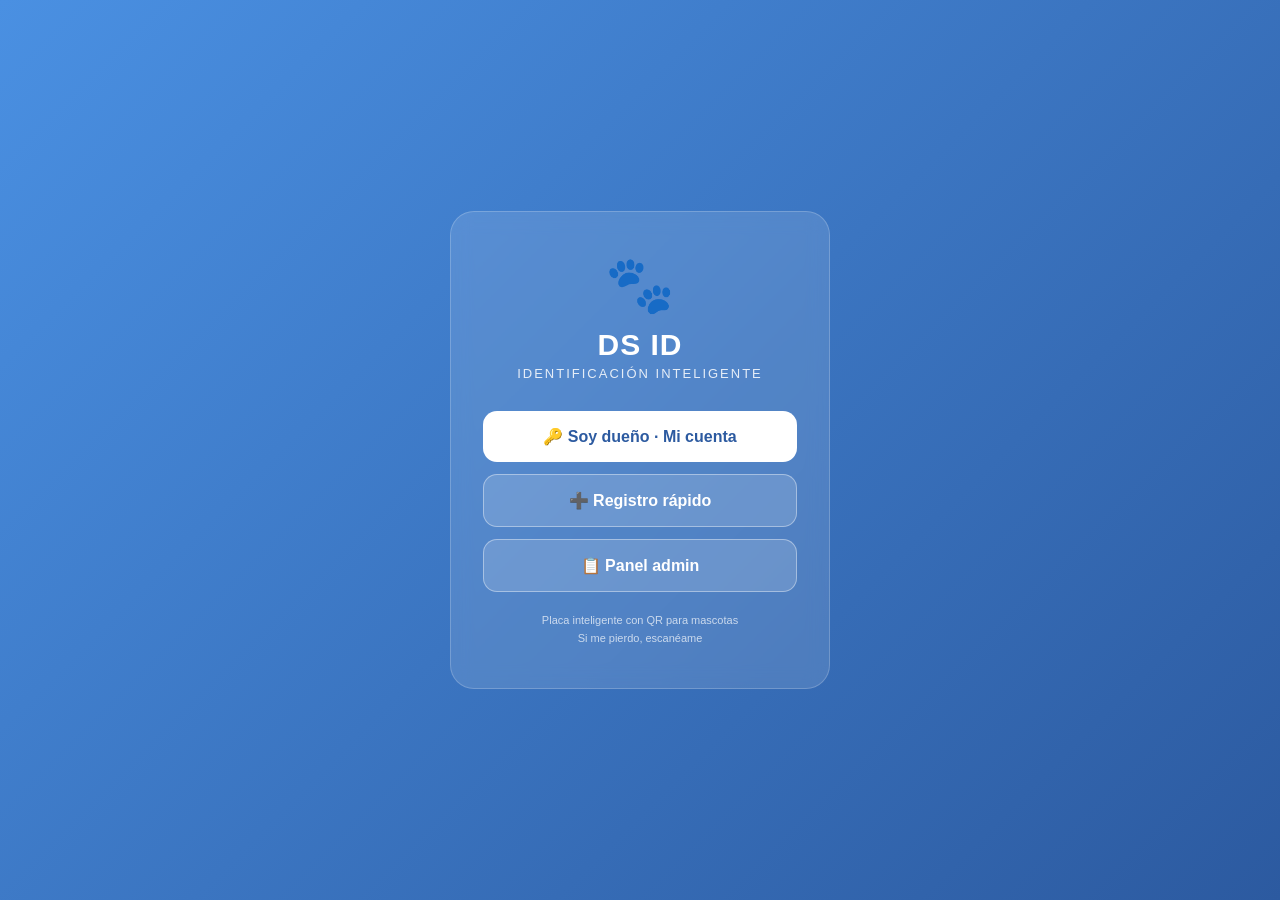
==== index.html @ 05a3900e "Add files via upload" ====
<!DOCTYPE html>
<html lang="es">
<head>
<meta charset="UTF-8">
<meta name="viewport" content="width=device-width, initial-scale=1.0">
<title>DS ID — Identificación Inteligente</title>
<style>
  *{ margin:0; padding:0; box-sizing:border-box; font-family:-apple-system,BlinkMacSystemFont,"Segoe UI",Roboto,sans-serif; }
  body{ background:linear-gradient(135deg,#4a90e2,#2c5aa0); color:#fff; min-height:100vh; display:flex; align-items:center; justify-content:center; padding:20px; }
  .box{ background:rgba(255,255,255,.12); backdrop-filter:blur(10px); border:1px solid rgba(255,255,255,.2); border-radius:24px; padding:40px 32px; max-width:380px; width:100%; text-align:center; }
  .logo{ font-size:56px; margin-bottom:10px; }
  h1{ font-size:30px; font-weight:800; letter-spacing:1px; margin-bottom:4px; }
  .tag{ font-size:13px; opacity:.85; letter-spacing:2px; text-transform:uppercase; margin-bottom:30px; }
  .btn{ display:flex; align-items:center; justify-content:center; gap:10px; width:100%; padding:16px; border-radius:14px; font-size:16px; font-weight:600; text-decoration:none; margin-bottom:12px; transition:transform .15s, background .2s; }
  .btn-1{ background:#fff; color:#2c5aa0; }
  .btn-1:hover{ transform:translateY(-2px); }
  .btn-2{ background:rgba(255,255,255,.15); color:#fff; border:1.5px solid rgba(255,255,255,.4); }
  .btn-2:hover{ background:rgba(255,255,255,.25); transform:translateY(-2px); }
  .foot{ font-size:11px; opacity:.7; margin-top:20px; line-height:1.6; }
</style>
</head>
<body>
  <div class="box">
    <div class="logo">🐾</div>
    <h1>DS ID</h1>
    <div class="tag">Identificación Inteligente</div>
    <a href="mismascotas.html" class="btn btn-1">🔑 Soy dueño · Mi cuenta</a>
    <a href="registrar.html" class="btn btn-2">➕ Registro rápido</a>
    <a href="admin.html" class="btn btn-2">📋 Panel admin</a>
    <div class="foot">Placa inteligente con QR para mascotas<br>Si me pierdo, escanéame</div>
  </div>
</body>
</html>
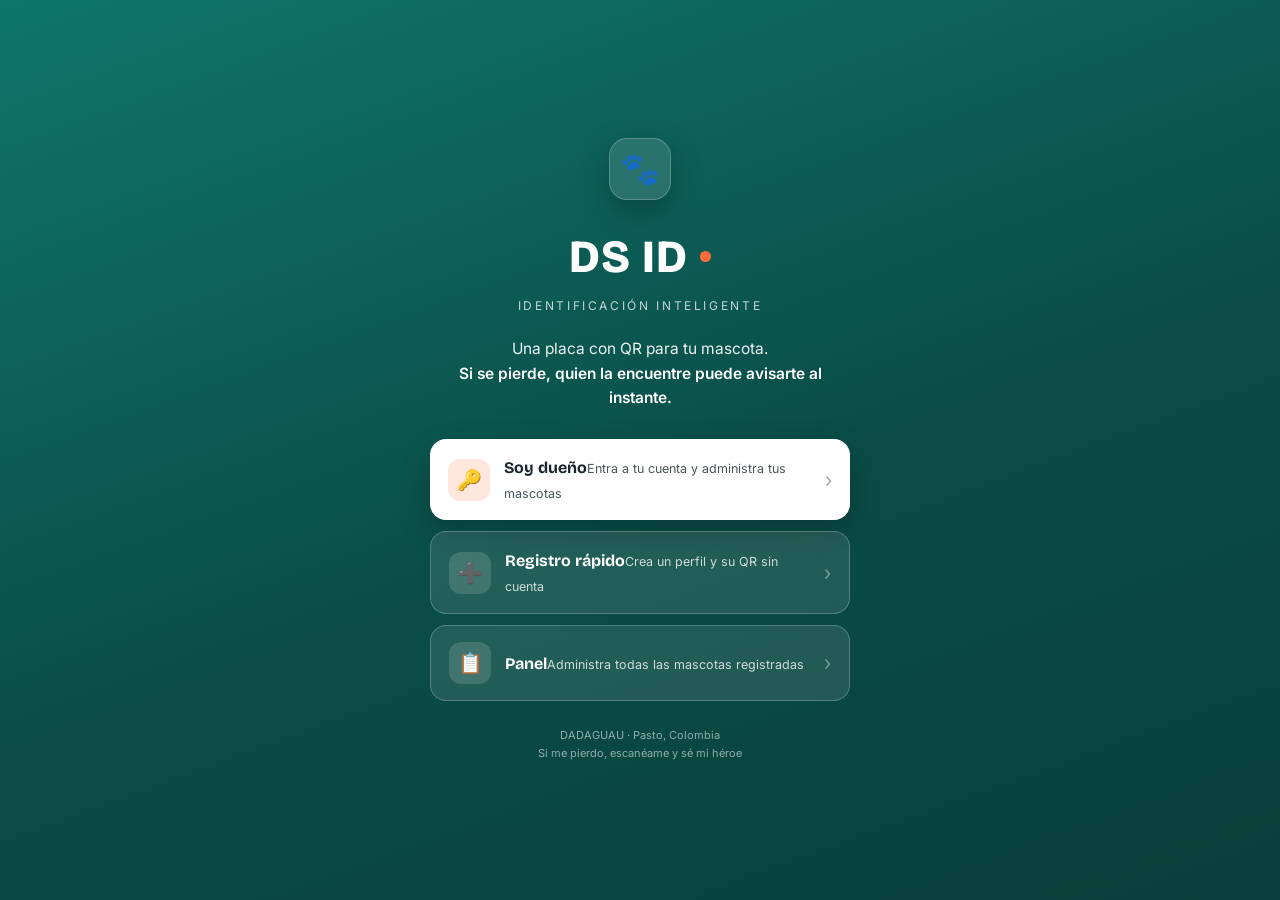
==== commit d349c5af: "Add files via upload" ====
--- a/index.html
+++ b/index.html
@@ -3,31 +3,71 @@
 <head>
 <meta charset="UTF-8">
 <meta name="viewport" content="width=device-width, initial-scale=1.0">
-<title>DS ID — Identificación Inteligente</title>
+<title>DS ID — Identificación Inteligente de mascotas</title>
+<link rel="icon" href="data:image/svg+xml,%3Csvg%20xmlns%3D%27http%3A//www.w3.org/2000/svg%27%20viewBox%3D%270%200%2032%2032%27%3E%3Crect%20width%3D%2732%27%20height%3D%2732%27%20rx%3D%278%27%20fill%3D%27%230F756B%27/%3E%3Cg%20fill%3D%27%23ffffff%27%3E%3Cellipse%20cx%3D%2716%27%20cy%3D%2720%27%20rx%3D%276%27%20ry%3D%275%27/%3E%3Ccircle%20cx%3D%279%27%20cy%3D%2713%27%20r%3D%272.4%27/%3E%3Ccircle%20cx%3D%2714%27%20cy%3D%2710%27%20r%3D%272.4%27/%3E%3Ccircle%20cx%3D%2719%27%20cy%3D%2710%27%20r%3D%272.4%27/%3E%3Ccircle%20cx%3D%2723%27%20cy%3D%2713%27%20r%3D%272.4%27/%3E%3C/g%3E%3C/svg%3E">
+<meta name="theme-color" content="#0F756B">
+<meta property="og:title" content="DS ID — Identificación inteligente de mascotas">
+<meta property="og:description" content="Placa con QR. Si tu mascota se pierde, quien la encuentre puede contactarte al instante.">
+<meta property="og:type" content="website">
+<link rel="stylesheet" href="estilos.css">
 <style>
-  *{ margin:0; padding:0; box-sizing:border-box; font-family:-apple-system,BlinkMacSystemFont,"Segoe UI",Roboto,sans-serif; }
-  body{ background:linear-gradient(135deg,#4a90e2,#2c5aa0); color:#fff; min-height:100vh; display:flex; align-items:center; justify-content:center; padding:20px; }
-  .box{ background:rgba(255,255,255,.12); backdrop-filter:blur(10px); border:1px solid rgba(255,255,255,.2); border-radius:24px; padding:40px 32px; max-width:380px; width:100%; text-align:center; }
-  .logo{ font-size:56px; margin-bottom:10px; }
-  h1{ font-size:30px; font-weight:800; letter-spacing:1px; margin-bottom:4px; }
-  .tag{ font-size:13px; opacity:.85; letter-spacing:2px; text-transform:uppercase; margin-bottom:30px; }
-  .btn{ display:flex; align-items:center; justify-content:center; gap:10px; width:100%; padding:16px; border-radius:14px; font-size:16px; font-weight:600; text-decoration:none; margin-bottom:12px; transition:transform .15s, background .2s; }
-  .btn-1{ background:#fff; color:#2c5aa0; }
-  .btn-1:hover{ transform:translateY(-2px); }
-  .btn-2{ background:rgba(255,255,255,.15); color:#fff; border:1.5px solid rgba(255,255,255,.4); }
-  .btn-2:hover{ background:rgba(255,255,255,.25); transform:translateY(-2px); }
-  .foot{ font-size:11px; opacity:.7; margin-top:20px; line-height:1.6; }
+  body{ display:flex; align-items:center; justify-content:center; min-height:100vh;
+    background:linear-gradient(160deg, #0F756B 0%, #0A4D47 55%, #093f3a 100%); padding:24px; }
+  .hero{ max-width:420px; width:100%; }
+  .crest{ width:62px; height:62px; border-radius:18px; background:rgba(255,255,255,.12);
+    border:1px solid rgba(255,255,255,.22); display:flex; align-items:center; justify-content:center;
+    font-size:32px; margin:0 auto 22px; box-shadow:0 10px 30px rgba(0,0,0,.25); }
+  .wordmark{ text-align:center; color:#fff; }
+  .wordmark .big{ font-family:var(--font-display); font-size:46px; font-weight:800; letter-spacing:.02em;
+    display:inline-flex; align-items:center; gap:12px; }
+  .wordmark .big .dot{ width:11px; height:11px; border-radius:50%; background:var(--brand); }
+  .wordmark .tag{ font-size:12px; letter-spacing:.22em; text-transform:uppercase; color:rgba(255,255,255,.75); margin-top:6px; }
+  .pitch{ text-align:center; color:rgba(255,255,255,.92); font-size:15.5px; line-height:1.6; margin:22px 0 28px; }
+  .pitch b{ color:#fff; font-weight:600; }
+  .menu{ display:flex; flex-direction:column; gap:11px; }
+  .menu a{ display:flex; align-items:center; gap:14px; padding:16px 18px; border-radius:16px;
+    text-decoration:none; transition:transform .14s ease, background .2s; }
+  .menu a:hover{ transform:translateY(-2px); }
+  .m-primary{ background:#fff; color:var(--ink); box-shadow:0 12px 30px rgba(0,0,0,.22); }
+  .m-ghost{ background:rgba(255,255,255,.10); color:#fff; border:1px solid rgba(255,255,255,.22); }
+  .m-ghost:hover{ background:rgba(255,255,255,.16); }
+  .m-ic{ width:42px; height:42px; border-radius:12px; display:flex; align-items:center; justify-content:center;
+    font-size:20px; flex-shrink:0; }
+  .m-primary .m-ic{ background:var(--brand-tint); }
+  .m-ghost .m-ic{ background:rgba(255,255,255,.14); }
+  .m-tx{ flex:1; }
+  .m-t{ font-family:var(--font-display); font-weight:700; font-size:16px; }
+  .m-d{ font-size:12.5px; opacity:.78; margin-top:1px; }
+  .m-arrow{ opacity:.4; font-size:20px; }
+  .home-foot{ text-align:center; color:rgba(255,255,255,.55); font-size:11px; margin-top:26px; line-height:1.6; }
 </style>
 </head>
 <body>
-  <div class="box">
-    <div class="logo">🐾</div>
-    <h1>DS ID</h1>
-    <div class="tag">Identificación Inteligente</div>
-    <a href="mismascotas.html" class="btn btn-1">🔑 Soy dueño · Mi cuenta</a>
-    <a href="registrar.html" class="btn btn-2">➕ Registro rápido</a>
-    <a href="admin.html" class="btn btn-2">📋 Panel admin</a>
-    <div class="foot">Placa inteligente con QR para mascotas<br>Si me pierdo, escanéame</div>
+  <div class="hero">
+    <div class="crest">🐾</div>
+    <div class="wordmark">
+      <div class="big">DS ID <span class="dot"></span></div>
+      <div class="tag">Identificación Inteligente</div>
+    </div>
+    <p class="pitch">Una placa con QR para tu mascota.<br><b>Si se pierde, quien la encuentre puede avisarte al instante.</b></p>
+    <nav class="menu">
+      <a href="mismascotas.html" class="m-primary">
+        <span class="m-ic">🔑</span>
+        <span class="m-tx"><span class="m-t">Soy dueño</span><span class="m-d">Entra a tu cuenta y administra tus mascotas</span></span>
+        <span class="m-arrow">›</span>
+      </a>
+      <a href="registrar.html" class="m-ghost">
+        <span class="m-ic">➕</span>
+        <span class="m-tx"><span class="m-t">Registro rápido</span><span class="m-d">Crea un perfil y su QR sin cuenta</span></span>
+        <span class="m-arrow">›</span>
+      </a>
+      <a href="admin.html" class="m-ghost">
+        <span class="m-ic">📋</span>
+        <span class="m-tx"><span class="m-t">Panel</span><span class="m-d">Administra todas las mascotas registradas</span></span>
+        <span class="m-arrow">›</span>
+      </a>
+    </nav>
+    <div class="home-foot">DADAGUAU · Pasto, Colombia<br>Si me pierdo, escanéame y sé mi héroe</div>
   </div>
 </body>
 </html>
--- a/estilos.css
+++ b/estilos.css
@@ -0,0 +1,308 @@
+@import url('https://fonts.googleapis.com/css2?family=Bricolage+Grotesque:opsz,wght@12..96,600;12..96,700;12..96,800&family=Inter:wght@400;500;600;700&display=swap');
+
+/* ============================================================
+   DS ID — Sistema de diseño
+   Paleta: teal profundo (confianza) + coral héroe (acción) + papel cálido
+   Tipografía: Bricolage Grotesque (títulos) + Inter (texto)
+   ============================================================ */
+:root{
+  --paper:#F4F2EC;
+  --cloud:#FFFFFF;
+  --ink:#17262C;
+  --ink-soft:#33474F;
+  --muted:#6B7B83;
+  --line:#E6E1D6;
+  --line-soft:#EFEBE2;
+
+  --brand:#FF6A3D;        /* coral héroe — acciones, alerta de pérdida */
+  --brand-ink:#D8501F;
+  --brand-tint:#FFE7DE;
+
+  --teal:#0F756B;         /* teal — estructura, confianza, "en casa" */
+  --teal-deep:#0A4D47;
+  --teal-tint:#D7ECE7;
+
+  --warn:#9A6212;
+  --warn-tint:#FBEFD7;
+  --danger:#C23B33;
+  --danger-tint:#FBE3E0;
+
+  --r-xs:8px; --r-sm:12px; --r:16px; --r-lg:22px; --r-pill:999px;
+  --shadow-sm:0 1px 2px rgba(20,40,45,.06), 0 1px 3px rgba(20,40,45,.05);
+  --shadow:0 4px 16px rgba(20,40,45,.08), 0 1px 4px rgba(20,40,45,.05);
+  --shadow-lg:0 18px 50px rgba(15,40,45,.16), 0 6px 18px rgba(15,40,45,.10);
+
+  --font-display:'Bricolage Grotesque', 'Inter', -apple-system, BlinkMacSystemFont, sans-serif;
+  --font:'Inter', -apple-system, BlinkMacSystemFont, 'Segoe UI', Roboto, sans-serif;
+  --mono:'JetBrains Mono', ui-monospace, SFMono-Regular, Menlo, monospace;
+}
+
+*{ margin:0; padding:0; box-sizing:border-box; }
+html{ -webkit-text-size-adjust:100%; }
+body{
+  font-family:var(--font);
+  background:var(--paper);
+  color:var(--ink);
+  line-height:1.5;
+  -webkit-font-smoothing:antialiased;
+  padding:18px;
+  min-height:100vh;
+}
+
+/* ---------- Tipografía ---------- */
+h1,h2,h3{ font-family:var(--font-display); font-weight:700; letter-spacing:-.02em; line-height:1.12; color:var(--ink); }
+.eyebrow{ font-size:11px; font-weight:700; letter-spacing:.14em; text-transform:uppercase; color:var(--teal); }
+.muted{ color:var(--muted); }
+
+/* ---------- Contenedores ---------- */
+.wrap{ max-width:540px; margin:0 auto; }
+.wrap-wide{ max-width:820px; margin:0 auto; }
+.card{
+  background:var(--cloud);
+  border-radius:var(--r-lg);
+  box-shadow:var(--shadow);
+  overflow:hidden;
+  border:1px solid var(--line-soft);
+}
+
+/* ---------- Cabecera (chrome) ---------- */
+.head{
+  background:linear-gradient(145deg, var(--teal) 0%, var(--teal-deep) 100%);
+  color:#fff; padding:22px 24px; position:relative;
+}
+.head::after{ content:""; position:absolute; left:0; right:0; bottom:0; height:3px;
+  background:linear-gradient(90deg, var(--brand), #FFAE80); }
+.head h1{ color:#fff; font-size:21px; display:flex; align-items:center; gap:9px; }
+.head p{ font-size:13px; color:rgba(255,255,255,.82); margin-top:4px; }
+.brandmark{ display:inline-flex; align-items:center; gap:8px; font-family:var(--font-display); font-weight:800; letter-spacing:-.01em; }
+.brandmark .dot{ width:9px; height:9px; border-radius:50%; background:var(--brand); display:inline-block; }
+.head-bar{ display:flex; justify-content:space-between; align-items:center; gap:12px; flex-wrap:wrap; }
+.head .who{ font-size:12px; color:rgba(255,255,255,.85); text-align:right; }
+.head .who a{ color:#fff; cursor:pointer; display:inline-block; margin-top:2px; opacity:.9; border-bottom:1px solid rgba(255,255,255,.4); }
+.head .who a:hover{ opacity:1; }
+
+.body{ padding:24px; }
+
+/* ---------- Botones ---------- */
+.btn{
+  display:inline-flex; align-items:center; justify-content:center; gap:9px;
+  width:100%; padding:14px 18px; border:none; border-radius:var(--r-sm);
+  font-family:var(--font); font-size:15px; font-weight:600; cursor:pointer;
+  background:var(--brand); color:#fff; transition:transform .12s ease, box-shadow .2s ease, background .2s ease;
+  box-shadow:0 6px 16px rgba(255,106,61,.28);
+}
+.btn:hover{ background:var(--brand-ink); transform:translateY(-1px); box-shadow:0 10px 22px rgba(255,106,61,.32); }
+.btn:active{ transform:translateY(0); }
+.btn:disabled{ opacity:.6; cursor:not-allowed; transform:none; box-shadow:none; }
+.btn-ghost{ background:var(--cloud); color:var(--ink); border:1.5px solid var(--line); box-shadow:none; }
+.btn-ghost:hover{ background:#FAF9F6; border-color:#D8D2C6; color:var(--ink); box-shadow:none; }
+.btn-teal{ background:var(--teal); box-shadow:0 6px 16px rgba(15,117,107,.22); }
+.btn-teal:hover{ background:var(--teal-deep); box-shadow:0 10px 22px rgba(15,117,107,.26); }
+.btn-danger{ background:var(--cloud); color:var(--danger); border:1.5px solid #E6C4C0; box-shadow:none; }
+.btn-danger:hover{ background:var(--danger-tint); border-color:#E0AAA4; color:var(--danger); box-shadow:none; }
+.btn-wa{ background:#21a55a; box-shadow:0 6px 16px rgba(33,165,90,.26); }
+.btn-wa:hover{ background:#1c9450; box-shadow:0 10px 22px rgba(33,165,90,.3); }
+.btn + .btn, .btn + .btn-ghost, .btn-ghost + .btn-ghost, .btn + .btn-danger{ margin-top:10px; }
+.btn-row{ display:grid; grid-template-columns:1fr 1fr; gap:10px; }
+.btn-row .btn{ margin-top:0; }
+
+/* ---------- Formularios ---------- */
+label{ display:block; font-size:13px; font-weight:600; color:var(--ink-soft); margin-bottom:6px; }
+input,select,textarea{
+  width:100%; padding:12px 13px; border:1.5px solid var(--line); border-radius:var(--r-xs);
+  font-family:var(--font); font-size:14.5px; color:var(--ink); background:var(--cloud);
+  margin-bottom:14px; transition:border-color .15s ease, box-shadow .15s ease;
+}
+input::placeholder,textarea::placeholder{ color:#A7AEA8; }
+input:focus,select:focus,textarea:focus{ outline:none; border-color:var(--teal); box-shadow:0 0 0 3px rgba(15,117,107,.14); }
+textarea{ resize:vertical; min-height:56px; }
+.row{ display:grid; grid-template-columns:1fr 1fr; gap:12px; }
+.hint{ font-size:11.5px; color:var(--muted); margin-top:-10px; margin-bottom:14px; }
+.req{ color:var(--brand); }
+.group-title{ font-family:var(--font-display); font-size:13px; font-weight:700; letter-spacing:.02em; color:var(--teal-deep); margin:22px 0 12px; padding-bottom:8px; border-bottom:1.5px solid var(--line-soft); display:flex; align-items:center; gap:7px; }
+
+/* ---------- Toggle / switch ---------- */
+.toggle-wrap{ display:flex; align-items:center; justify-content:space-between; gap:12px; padding:14px 15px; background:var(--brand-tint); border:1px solid #FAD2C5; border-radius:var(--r-sm); margin-bottom:14px; }
+.toggle-wrap .t-title{ font-weight:600; font-size:14px; color:var(--brand-ink); }
+.toggle-wrap .t-sub{ font-size:12px; color:#B5663F; }
+.switch{ position:relative; width:48px; height:27px; flex-shrink:0; }
+.switch input{ opacity:0; width:0; height:0; }
+.slider{ position:absolute; inset:0; background:#D2CCC0; border-radius:var(--r-pill); cursor:pointer; transition:.2s; }
+.slider:before{ content:""; position:absolute; width:21px; height:21px; left:3px; bottom:3px; background:#fff; border-radius:50%; transition:.2s; box-shadow:0 1px 3px rgba(0,0,0,.2); }
+input:checked + .slider{ background:var(--brand); }
+input:checked + .slider:before{ transform:translateX(21px); }
+
+/* ---------- Badges / pills ---------- */
+.badge{ display:inline-flex; align-items:center; gap:6px; padding:4px 11px; border-radius:var(--r-pill); font-size:11px; font-weight:700; letter-spacing:.03em; text-transform:uppercase; }
+.badge-teal{ background:var(--teal-tint); color:var(--teal-deep); }
+.badge-light{ background:rgba(255,255,255,.22); color:#fff; }
+.pill{ display:inline-flex; align-items:center; gap:5px; padding:4px 11px; border-radius:var(--r-pill); font-size:11.5px; font-weight:600; }
+.pill-ok{ background:var(--teal-tint); color:var(--teal-deep); }
+.pill-w{ background:var(--warn-tint); color:var(--warn); }
+.pill-danger{ background:var(--danger-tint); color:var(--danger); }
+
+/* ---------- Mensajes inline ---------- */
+.msg{ padding:12px 14px; border-radius:var(--r-xs); font-size:13px; margin-bottom:14px; line-height:1.45; }
+.msg-err{ background:var(--danger-tint); color:#8E2A23; }
+.msg-ok{ background:var(--teal-tint); color:var(--teal-deep); }
+.warn{ background:var(--warn-tint); border:1px solid #F0DCAE; color:var(--warn); padding:13px 15px; border-radius:var(--r-sm); font-size:13px; line-height:1.5; }
+
+/* ---------- Cargando ---------- */
+.loader{ text-align:center; padding:64px 22px; color:var(--muted); }
+.sp{ width:34px; height:34px; border:3px solid var(--line); border-top-color:var(--teal); border-radius:50%; animation:dsspin .7s linear infinite; margin:0 auto 14px; }
+.spinner-inline{ display:inline-block; width:15px; height:15px; border:2px solid rgba(255,255,255,.45); border-top-color:#fff; border-radius:50%; animation:dsspin .7s linear infinite; vertical-align:-2px; }
+@keyframes dsspin{ to{ transform:rotate(360deg); } }
+.empty{ text-align:center; padding:56px 24px; color:var(--muted); }
+.empty .emo{ font-size:50px; margin-bottom:12px; }
+
+/* ============================================================
+   PERFIL PÚBLICO (la página que se escanea) — aspecto premium
+   ============================================================ */
+.profile-head{ background:linear-gradient(160deg, var(--teal) 0%, var(--teal-deep) 92%); color:#fff; padding:30px 24px 26px; text-align:center; position:relative; overflow:hidden; }
+.profile-head::before{ content:""; position:absolute; top:-40%; right:-20%; width:240px; height:240px; background:radial-gradient(circle, rgba(255,106,61,.20), transparent 70%); }
+.profile-head::after{ content:""; position:absolute; left:0; right:0; bottom:0; height:4px; background:linear-gradient(90deg, var(--brand), #FFB088); }
+.avatar{ width:122px; height:122px; border-radius:50%; margin:0 auto 14px; background:rgba(255,255,255,.14); border:4px solid rgba(255,255,255,.92); overflow:hidden; display:flex; align-items:center; justify-content:center; font-size:58px; box-shadow:0 10px 30px rgba(0,0,0,.22); position:relative; z-index:1; }
+.avatar img{ width:100%; height:100%; object-fit:cover; }
+.name{ font-family:var(--font-display); font-size:30px; font-weight:800; letter-spacing:-.02em; margin-bottom:5px; position:relative; z-index:1; }
+.greet{ font-size:14px; color:rgba(255,255,255,.9); margin-bottom:10px; position:relative; z-index:1; }
+.meta-row{ display:inline-flex; flex-wrap:wrap; gap:7px; justify-content:center; position:relative; z-index:1; }
+.meta-chip{ background:rgba(255,255,255,.16); border:1px solid rgba(255,255,255,.2); padding:4px 11px; border-radius:var(--r-pill); font-size:12px; font-weight:500; }
+
+.alert{ display:flex; gap:13px; align-items:flex-start; padding:15px 20px; background:var(--brand-tint); border-bottom:1px solid #F7CDBF; }
+.alert .ic{ font-size:22px; line-height:1; }
+.alert-t{ font-weight:700; color:var(--brand-ink); font-size:14.5px; }
+.alert-d{ color:#9C5536; font-size:13px; line-height:1.45; margin-top:1px; }
+
+.actions{ padding:20px; }
+.wa{ display:flex; align-items:center; justify-content:center; gap:11px; width:100%; padding:16px; background:#21a55a; color:#fff; border:none; border-radius:var(--r-sm); font-family:var(--font); font-size:16px; font-weight:600; cursor:pointer; text-decoration:none; box-shadow:0 8px 20px rgba(33,165,90,.28); transition:transform .12s ease, box-shadow .2s; }
+.wa:hover{ background:#1c9450; transform:translateY(-1px); }
+.brow{ display:grid; grid-template-columns:1fr 1fr; gap:10px; margin-top:10px; }
+.bsec{ display:flex; align-items:center; justify-content:center; gap:7px; padding:13px; border:1.5px solid var(--line); border-radius:var(--r-sm); background:var(--cloud); color:var(--teal-deep); font-size:13px; font-weight:600; cursor:pointer; text-decoration:none; transition:background .15s, border-color .15s; }
+.bsec:hover{ background:#FAF9F6; border-color:#D8D2C6; }
+.locmsg{ margin-top:12px; padding:12px 14px; background:var(--teal-tint); border-radius:var(--r-xs); color:var(--teal-deep); font-size:12.5px; display:none; }
+.locmsg.show{ display:block; }
+
+.sections{ border-top:1px solid var(--line-soft); }
+.sec{ border-bottom:1px solid var(--line-soft); }
+.sh{ width:100%; padding:15px 20px; background:none; border:none; display:flex; justify-content:space-between; align-items:center; cursor:pointer; font-family:var(--font); font-size:14.5px; font-weight:600; color:var(--ink); transition:background .12s; }
+.sh:hover{ background:#FAF9F6; }
+.sh .ic{ color:var(--teal); }
+.sb-body{ padding:2px 20px 16px; font-size:13.5px; color:var(--ink-soft); line-height:1.7; display:none; }
+.sec.open .sb-body{ display:block; }
+.sec.open .chev{ transform:rotate(180deg); }
+.chev{ transition:transform .2s; color:var(--muted); font-size:13px; }
+.dr{ display:flex; justify-content:space-between; gap:14px; padding:6px 0; border-bottom:1px dashed var(--line-soft); }
+.dr:last-child{ border-bottom:none; }
+.dr .k{ color:var(--muted); }
+.dr .v{ color:var(--ink); font-weight:600; text-align:right; }
+.cc{ display:flex; justify-content:space-between; align-items:center; gap:12px; padding:12px 13px; background:#FAF8F3; border:1px solid var(--line-soft); border-radius:var(--r-sm); margin-bottom:9px; }
+.cc:last-child{ margin-bottom:0; }
+.cn{ font-weight:700; font-size:14px; color:var(--ink); }
+.crel{ font-size:11.5px; color:var(--muted); }
+.cph{ font-size:12.5px; color:var(--ink-soft); margin-top:2px; }
+.wamini{ width:40px; height:40px; background:#21a55a; border-radius:50%; display:flex; align-items:center; justify-content:center; color:#fff; text-decoration:none; flex-shrink:0; box-shadow:0 4px 10px rgba(33,165,90,.3); }
+.vr{ display:flex; justify-content:space-between; align-items:center; padding:7px 0; }
+.note{ display:flex; gap:9px; padding:12px 13px; background:var(--warn-tint); border-left:3px solid #E0A53A; border-radius:var(--r-xs); margin-top:10px; color:#7A5512; font-size:12.5px; line-height:1.5; }
+.mono{ font-family:var(--mono); font-size:12px; letter-spacing:-.02em; }
+
+.foot{ padding:20px; text-align:center; border-top:1px solid var(--line-soft); }
+.foot-brand{ font-family:var(--font-display); font-size:15px; font-weight:800; color:var(--teal-deep); display:inline-flex; align-items:center; gap:7px; }
+.foot-brand .dot{ width:8px; height:8px; border-radius:50%; background:var(--brand); }
+.foot-tag{ font-size:10px; color:var(--muted); letter-spacing:.16em; text-transform:uppercase; margin-top:3px; }
+.foot-s{ font-size:11px; color:#B4B0A6; margin-top:9px; }
+.err{ text-align:center; padding:54px 26px; }
+.err h2{ font-size:21px; margin-bottom:8px; }
+.err p{ color:var(--muted); font-size:14px; }
+
+/* ============================================================
+   PANEL ADMIN / LISTAS
+   ============================================================ */
+.top{ background:linear-gradient(145deg, var(--teal), var(--teal-deep)); color:#fff; padding:22px 24px; border-radius:var(--r-lg); margin-bottom:16px; display:flex; justify-content:space-between; align-items:center; gap:12px; flex-wrap:wrap; position:relative; overflow:hidden; box-shadow:var(--shadow); }
+.top::after{ content:""; position:absolute; left:0; right:0; bottom:0; height:3px; background:linear-gradient(90deg, var(--brand), #FFB088); }
+.top h1{ color:#fff; font-size:21px; display:flex; align-items:center; gap:9px; }
+.top p{ font-size:13px; color:rgba(255,255,255,.82); margin-top:3px; }
+.btn-new{ display:inline-flex; align-items:center; gap:7px; background:#fff; color:var(--teal-deep); padding:11px 16px; border-radius:var(--r-sm); font-size:14px; font-weight:600; text-decoration:none; box-shadow:0 4px 12px rgba(0,0,0,.12); }
+.btn-new:hover{ background:#FAF9F6; }
+.stats{ display:grid; grid-template-columns:repeat(3,1fr); gap:12px; margin-bottom:16px; }
+.stat{ background:var(--cloud); border:1px solid var(--line-soft); border-radius:var(--r); padding:16px; box-shadow:var(--shadow-sm); }
+.stat .n{ font-family:var(--font-display); font-size:26px; font-weight:800; color:var(--teal-deep); }
+.stat .l{ font-size:12px; color:var(--muted); margin-top:2px; }
+.grid{ display:grid; grid-template-columns:repeat(auto-fill,minmax(340px,1fr)); gap:14px; }
+.pet{ background:var(--cloud); border:1px solid var(--line-soft); border-radius:var(--r); padding:16px; box-shadow:var(--shadow-sm); transition:box-shadow .2s, transform .12s; }
+.pet:hover{ box-shadow:var(--shadow); transform:translateY(-2px); }
+.pet-head{ display:flex; gap:12px; align-items:center; margin-bottom:13px; }
+.pet-av{ width:54px; height:54px; border-radius:50%; background:var(--teal-tint); display:flex; align-items:center; justify-content:center; font-size:26px; overflow:hidden; flex-shrink:0; border:2px solid #fff; box-shadow:0 0 0 1px var(--line); }
+.pet-av img{ width:100%; height:100%; object-fit:cover; }
+.pet-name{ font-family:var(--font-display); font-size:16px; font-weight:700; }
+.pet-sub{ font-size:12px; color:var(--muted); }
+.pet-id{ font-family:var(--mono); font-size:11px; color:var(--teal); margin-top:2px; }
+.pet-info{ flex:1; }
+.pet-body{ display:flex; gap:14px; align-items:center; }
+.qr-mini{ width:96px; height:96px; flex-shrink:0; border:1px solid var(--line); border-radius:var(--r-xs); padding:6px; background:#fff; }
+.qr-mini canvas{ width:100%!important; height:100%!important; }
+.pet-actions{ flex:1; display:flex; flex-direction:column; gap:7px; }
+.a-btn{ display:flex; align-items:center; justify-content:center; gap:6px; padding:9px 11px; border:1.5px solid var(--line); border-radius:var(--r-xs); background:var(--cloud); color:var(--teal-deep); font-size:12px; font-weight:600; cursor:pointer; text-decoration:none; white-space:nowrap; transition:background .15s, border-color .15s; }
+.a-btn:hover{ background:#FAF9F6; border-color:#D8D2C6; }
+.a-del{ color:var(--danger); border-color:#E6C4C0; }
+.a-del:hover{ background:var(--danger-tint); border-color:#E0AAA4; }
+.lost-row{ display:flex; align-items:center; justify-content:space-between; gap:8px; padding:8px 11px; border-radius:var(--r-xs); background:var(--teal-tint); font-size:12px; font-weight:600; color:var(--teal-deep); }
+.lost-row.on{ background:var(--brand-tint); color:var(--brand-ink); }
+
+/* Lista en mismascotas */
+.pet-row{ display:flex; gap:14px; align-items:center; border:1px solid var(--line-soft); border-radius:var(--r); padding:14px; margin-bottom:12px; box-shadow:var(--shadow-sm); transition:box-shadow .2s; }
+.pet-row:hover{ box-shadow:var(--shadow); }
+.pet-lost{ display:inline-flex; align-items:center; gap:5px; font-size:11px; font-weight:600; padding:3px 9px; border-radius:var(--r-pill); margin-top:5px; }
+.lost-yes{ background:var(--brand-tint); color:var(--brand-ink); }
+.lost-no{ background:var(--teal-tint); color:var(--teal-deep); }
+.pet-btns{ display:flex; flex-direction:column; gap:6px; }
+.mini{ display:flex; align-items:center; justify-content:center; gap:5px; padding:8px 12px; font-size:12px; font-weight:600; border-radius:var(--r-xs); border:1.5px solid var(--line); background:var(--cloud); color:var(--teal-deep); cursor:pointer; text-decoration:none; white-space:nowrap; transition:background .15s, border-color .15s; }
+.mini:hover{ background:#FAF9F6; border-color:#D8D2C6; }
+
+/* Foto / QR boxes */
+.foto-prev{ width:88px; height:88px; border-radius:50%; background:var(--teal-tint); display:flex; align-items:center; justify-content:center; font-size:40px; overflow:hidden; margin:0 auto 12px; border:3px solid #fff; box-shadow:0 0 0 1px var(--line); }
+.foto-prev img{ width:100%; height:100%; object-fit:cover; }
+.qrbox{ text-align:center; margin:16px 0; }
+.qrbox canvas{ border:1px solid var(--line); border-radius:var(--r-sm); padding:12px; background:#fff; box-shadow:var(--shadow-sm); }
+.urlbox{ background:#FAF8F3; border:1px solid var(--line-soft); border-radius:var(--r-xs); padding:11px 13px; font-family:var(--mono); font-size:11px; color:var(--teal-deep); word-break:break-all; margin-bottom:14px; text-align:center; }
+.link{ text-align:center; font-size:13px; color:var(--teal); cursor:pointer; margin-top:16px; font-weight:600; }
+.link:hover{ text-decoration:underline; }
+.exito{ display:none; text-align:center; }
+.exito.show{ display:block; }
+.exito h2{ color:var(--teal-deep); margin-bottom:6px; }
+.exito .sub{ color:var(--muted); font-size:13px; margin-bottom:18px; }
+
+/* ============================================================
+   TOASTS y MODAL (reemplazan alert/confirm)
+   ============================================================ */
+.toast-wrap{ position:fixed; left:50%; bottom:22px; transform:translateX(-50%); z-index:9999; display:flex; flex-direction:column; gap:9px; align-items:center; pointer-events:none; width:calc(100% - 36px); max-width:380px; }
+.toast{ pointer-events:auto; width:100%; display:flex; align-items:center; gap:10px; padding:13px 15px; border-radius:var(--r-sm); background:var(--ink); color:#fff; font-size:13.5px; font-weight:500; box-shadow:var(--shadow-lg); animation:toastIn .26s cubic-bezier(.2,.9,.3,1.2); }
+.toast.out{ animation:toastOut .22s ease forwards; }
+.toast .tic{ font-size:17px; line-height:1; }
+.toast-ok{ background:var(--teal-deep); }
+.toast-err{ background:var(--danger); }
+.toast-info{ background:var(--ink); }
+@keyframes toastIn{ from{ opacity:0; transform:translateY(14px) scale(.97); } to{ opacity:1; transform:translateY(0) scale(1); } }
+@keyframes toastOut{ to{ opacity:0; transform:translateY(10px); } }
+
+.modal-bg{ position:fixed; inset:0; background:rgba(18,32,36,.5); backdrop-filter:blur(3px); z-index:9998; display:flex; align-items:center; justify-content:center; padding:22px; animation:fadeIn .2s ease; }
+.modal{ background:var(--cloud); border-radius:var(--r-lg); max-width:380px; width:100%; padding:26px 24px; box-shadow:var(--shadow-lg); animation:modalIn .26s cubic-bezier(.2,.9,.3,1.2); }
+.modal .m-ic{ width:50px; height:50px; border-radius:50%; background:var(--danger-tint); color:var(--danger); display:flex; align-items:center; justify-content:center; font-size:24px; margin:0 auto 14px; }
+.modal h3{ text-align:center; font-size:19px; margin-bottom:7px; }
+.modal p{ text-align:center; color:var(--muted); font-size:13.5px; line-height:1.5; margin-bottom:20px; }
+.modal .m-btns{ display:grid; grid-template-columns:1fr 1fr; gap:10px; }
+.modal .m-btns .btn{ margin-top:0; }
+@keyframes fadeIn{ from{ opacity:0; } to{ opacity:1; } }
+@keyframes modalIn{ from{ opacity:0; transform:translateY(12px) scale(.96); } to{ opacity:1; transform:translateY(0) scale(1); } }
+
+/* ---------- Accesibilidad / responsive ---------- */
+:focus-visible{ outline:2px solid var(--teal); outline-offset:2px; border-radius:4px; }
+@media (max-width:560px){
+  body{ padding:12px; }
+  .stats{ grid-template-columns:repeat(3,1fr); gap:8px; }
+  .stat{ padding:12px 8px; }
+  .grid{ grid-template-columns:1fr; }
+  .name{ font-size:26px; }
+}
+@media (prefers-reduced-motion:reduce){
+  *{ animation-duration:.001ms!important; transition-duration:.001ms!important; }
+}
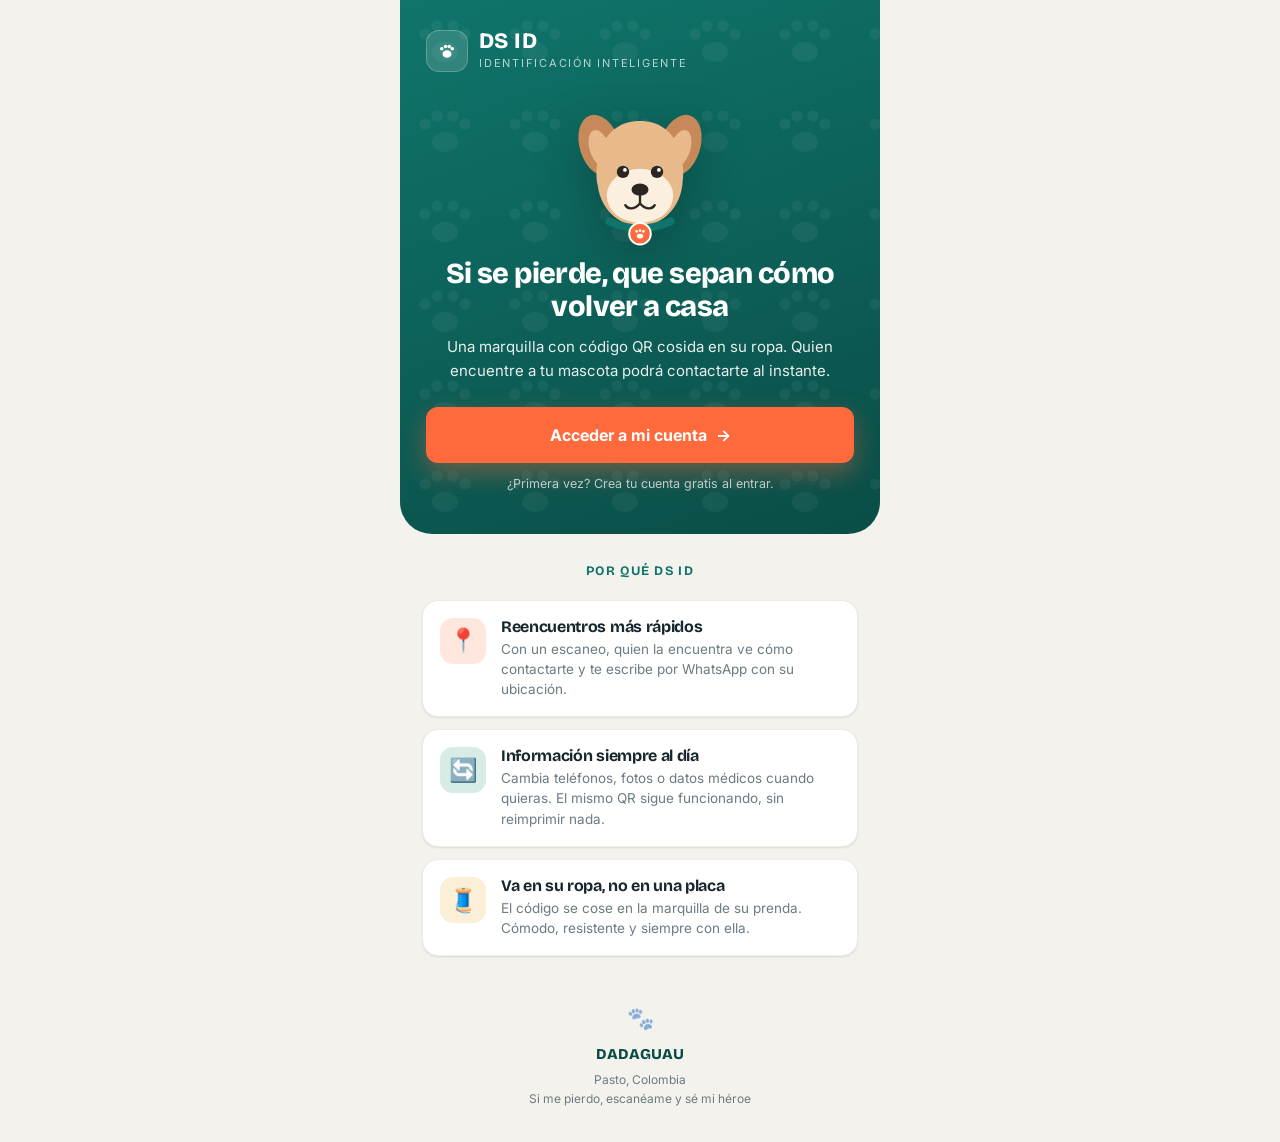
==== commit 2b212ed0: "Add files via upload" ====
--- a/index.html
+++ b/index.html
@@ -3,71 +3,122 @@
 <head>
 <meta charset="UTF-8">
 <meta name="viewport" content="width=device-width, initial-scale=1.0">
-<title>DS ID — Identificación Inteligente de mascotas</title>
+<title>DS ID — Identificación Inteligente para mascotas</title>
 <link rel="icon" href="data:image/svg+xml,%3Csvg%20xmlns%3D%27http%3A//www.w3.org/2000/svg%27%20viewBox%3D%270%200%2032%2032%27%3E%3Crect%20width%3D%2732%27%20height%3D%2732%27%20rx%3D%278%27%20fill%3D%27%230F756B%27/%3E%3Cg%20fill%3D%27%23ffffff%27%3E%3Cellipse%20cx%3D%2716%27%20cy%3D%2720%27%20rx%3D%276%27%20ry%3D%275%27/%3E%3Ccircle%20cx%3D%279%27%20cy%3D%2713%27%20r%3D%272.4%27/%3E%3Ccircle%20cx%3D%2714%27%20cy%3D%2710%27%20r%3D%272.4%27/%3E%3Ccircle%20cx%3D%2719%27%20cy%3D%2710%27%20r%3D%272.4%27/%3E%3Ccircle%20cx%3D%2723%27%20cy%3D%2713%27%20r%3D%272.4%27/%3E%3C/g%3E%3C/svg%3E">
 <meta name="theme-color" content="#0F756B">
-<meta property="og:title" content="DS ID — Identificación inteligente de mascotas">
-<meta property="og:description" content="Placa con QR. Si tu mascota se pierde, quien la encuentre puede contactarte al instante.">
+<meta property="og:title" content="DS ID — Identificación inteligente para mascotas">
+<meta property="og:description" content="Una marquilla con QR cosida en su ropa. Si tu mascota se pierde, quien la encuentre te contacta al instante.">
 <meta property="og:type" content="website">
 <link rel="stylesheet" href="estilos.css">
 <style>
-  body{ display:flex; align-items:center; justify-content:center; min-height:100vh;
-    background:linear-gradient(160deg, #0F756B 0%, #0A4D47 55%, #093f3a 100%); padding:24px; }
-  .hero{ max-width:420px; width:100%; }
-  .crest{ width:62px; height:62px; border-radius:18px; background:rgba(255,255,255,.12);
-    border:1px solid rgba(255,255,255,.22); display:flex; align-items:center; justify-content:center;
-    font-size:32px; margin:0 auto 22px; box-shadow:0 10px 30px rgba(0,0,0,.25); }
-  .wordmark{ text-align:center; color:#fff; }
-  .wordmark .big{ font-family:var(--font-display); font-size:46px; font-weight:800; letter-spacing:.02em;
-    display:inline-flex; align-items:center; gap:12px; }
-  .wordmark .big .dot{ width:11px; height:11px; border-radius:50%; background:var(--brand); }
-  .wordmark .tag{ font-size:12px; letter-spacing:.22em; text-transform:uppercase; color:rgba(255,255,255,.75); margin-top:6px; }
-  .pitch{ text-align:center; color:rgba(255,255,255,.92); font-size:15.5px; line-height:1.6; margin:22px 0 28px; }
-  .pitch b{ color:#fff; font-weight:600; }
-  .menu{ display:flex; flex-direction:column; gap:11px; }
-  .menu a{ display:flex; align-items:center; gap:14px; padding:16px 18px; border-radius:16px;
-    text-decoration:none; transition:transform .14s ease, background .2s; }
-  .menu a:hover{ transform:translateY(-2px); }
-  .m-primary{ background:#fff; color:var(--ink); box-shadow:0 12px 30px rgba(0,0,0,.22); }
-  .m-ghost{ background:rgba(255,255,255,.10); color:#fff; border:1px solid rgba(255,255,255,.22); }
-  .m-ghost:hover{ background:rgba(255,255,255,.16); }
-  .m-ic{ width:42px; height:42px; border-radius:12px; display:flex; align-items:center; justify-content:center;
-    font-size:20px; flex-shrink:0; }
-  .m-primary .m-ic{ background:var(--brand-tint); }
-  .m-ghost .m-ic{ background:rgba(255,255,255,.14); }
-  .m-tx{ flex:1; }
-  .m-t{ font-family:var(--font-display); font-weight:700; font-size:16px; }
-  .m-d{ font-size:12.5px; opacity:.78; margin-top:1px; }
-  .m-arrow{ opacity:.4; font-size:20px; }
-  .home-foot{ text-align:center; color:rgba(255,255,255,.55); font-size:11px; margin-top:26px; line-height:1.6; }
+  body{ padding:0; background:var(--paper); }
+  .home{ max-width:480px; margin:0 auto; }
+
+  /* ---- HERO ---- */
+  .hero{ position:relative; overflow:hidden; background:linear-gradient(160deg, #0F756B 0%, #0A4D47 100%); color:#fff; padding:30px 26px 40px; border-radius:0 0 32px 32px; }
+  .hero-bg{ position:absolute; inset:0; opacity:1; background-image:url("data:image/svg+xml,%3Csvg%20xmlns%3D%27http://www.w3.org/2000/svg%27%20width%3D%2790%27%20height%3D%2790%27%20viewBox%3D%270%200%2090%2090%27%3E%3Cg%20fill%3D%27%23ffffff%27%20fill-opacity%3D%270.05%27%3E%3Cellipse%20cx%3D%2745%27%20cy%3D%2752%27%20rx%3D%2713%27%20ry%3D%2710%27/%3E%3Ccircle%20cx%3D%2725%27%20cy%3D%2734%27%20r%3D%275.5%27/%3E%3Ccircle%20cx%3D%2737%27%20cy%3D%2726%27%20r%3D%275.5%27/%3E%3Ccircle%20cx%3D%2753%27%20cy%3D%2726%27%20r%3D%275.5%27/%3E%3Ccircle%20cx%3D%2765%27%20cy%3D%2734%27%20r%3D%275.5%27/%3E%3C/g%3E%3C/svg%3E"); }
+  .hero-inner{ position:relative; z-index:1; }
+  .brand-row{ display:flex; align-items:center; gap:11px; margin-bottom:18px; animation:up .5s both; }
+  .logo-badge{ width:42px; height:42px; border-radius:13px; background:rgba(255,255,255,.14); border:1px solid rgba(255,255,255,.22); display:flex; align-items:center; justify-content:center; }
+  .brand-name{ font-family:var(--font-display); font-size:22px; font-weight:800; letter-spacing:.02em; line-height:1; }
+  .brand-sub{ font-size:11px; letter-spacing:.16em; text-transform:uppercase; color:rgba(255,255,255,.7); margin-top:3px; }
+  .dog-wrap{ text-align:center; margin:6px 0 4px; animation:float 4s ease-in-out infinite; }
+  .dog-wrap svg{ width:170px; height:auto; filter:drop-shadow(0 12px 24px rgba(0,0,0,.22)); }
+  .hero-title{ font-family:var(--font-display); font-size:29px; font-weight:800; line-height:1.12; letter-spacing:-.02em; color:#fff; text-align:center; margin-bottom:12px; animation:up .5s .1s both; }
+  .hero-text{ text-align:center; font-size:15px; line-height:1.6; color:rgba(255,255,255,.9); margin-bottom:24px; animation:up .5s .18s both; }
+  .hero-cta{ display:flex; align-items:center; justify-content:center; gap:9px; width:100%; padding:16px; background:var(--brand); color:#fff; border-radius:var(--r-sm); font-family:var(--font); font-size:16px; font-weight:700; text-decoration:none; box-shadow:0 10px 26px rgba(255,106,61,.4); transition:transform .14s, box-shadow .2s; animation:up .5s .26s both; }
+  .hero-cta:hover{ transform:translateY(-2px); box-shadow:0 14px 32px rgba(255,106,61,.46); }
+  .hero-cta span{ transition:transform .2s; }
+  .hero-cta:hover span{ transform:translateX(4px); }
+  .hero-note{ text-align:center; font-size:12.5px; color:rgba(255,255,255,.7); margin-top:12px; animation:up .5s .32s both; }
+
+  /* ---- VALORES ---- */
+  .values{ padding:28px 22px 8px; }
+  .values-title{ text-align:center; font-family:var(--font-display); font-size:13px; font-weight:700; letter-spacing:.1em; text-transform:uppercase; color:var(--teal); margin-bottom:18px; }
+  .value{ display:flex; gap:15px; align-items:flex-start; background:var(--cloud); border:1px solid var(--line-soft); border-radius:var(--r); padding:17px; margin-bottom:12px; box-shadow:var(--shadow-sm); transition:transform .14s, box-shadow .2s; }
+  .value:hover{ transform:translateY(-2px); box-shadow:var(--shadow); }
+  .v-ic{ width:46px; height:46px; border-radius:13px; flex-shrink:0; display:flex; align-items:center; justify-content:center; font-size:23px; }
+  .v-1{ background:var(--brand-tint); }
+  .v-2{ background:var(--teal-tint); }
+  .v-3{ background:#FBEFD7; }
+  .value h3{ font-family:var(--font-display); font-size:16px; font-weight:700; margin-bottom:3px; }
+  .value p{ font-size:13.5px; color:var(--muted); line-height:1.5; }
+
+  /* ---- PIE ---- */
+  .home-foot{ text-align:center; padding:26px 24px 34px; }
+  .foot-paw{ font-size:22px; opacity:.5; margin-bottom:8px; }
+  .home-foot .b{ font-family:var(--font-display); font-weight:800; color:var(--teal-deep); font-size:15px; }
+  .home-foot .s{ font-size:12px; color:var(--muted); margin-top:4px; line-height:1.6; }
+
+  @keyframes up{ from{ opacity:0; transform:translateY(16px); } to{ opacity:1; transform:translateY(0); } }
+  @keyframes float{ 0%,100%{ transform:translateY(0); } 50%{ transform:translateY(-9px); } }
+  @media (prefers-reduced-motion:reduce){ .dog-wrap{ animation:none; } }
 </style>
 </head>
 <body>
-  <div class="hero">
-    <div class="crest">🐾</div>
-    <div class="wordmark">
-      <div class="big">DS ID <span class="dot"></span></div>
-      <div class="tag">Identificación Inteligente</div>
+<div class="home">
+
+  <header class="hero">
+    <div class="hero-bg"></div>
+    <div class="hero-inner">
+      <div class="brand-row">
+        <span class="logo-badge">
+          <svg width="24" height="24" viewBox="0 0 32 32" fill="#fff"><ellipse cx="16" cy="20" rx="6" ry="5"/><circle cx="9" cy="13" r="2.4"/><circle cx="14" cy="10" r="2.4"/><circle cx="19" cy="10" r="2.4"/><circle cx="23" cy="13" r="2.4"/></svg>
+        </span>
+        <div><div class="brand-name">DS ID</div><div class="brand-sub">Identificación Inteligente</div></div>
+      </div>
+
+      <div class="dog-wrap">
+        <svg viewBox="0 0 220 205" xmlns="http://www.w3.org/2000/svg">
+          <ellipse cx="58" cy="72" rx="26" ry="41" fill="#C8895A" transform="rotate(-18 58 72)"/>
+          <ellipse cx="162" cy="72" rx="26" ry="41" fill="#C8895A" transform="rotate(18 162 72)"/>
+          <ellipse cx="58" cy="76" rx="13" ry="25" fill="#E8B98A" transform="rotate(-18 58 76)"/>
+          <ellipse cx="162" cy="76" rx="13" ry="25" fill="#E8B98A" transform="rotate(18 162 76)"/>
+          <path d="M110 40 C 60 40 50 92 55 122 C 60 162 90 176 110 176 C 130 176 160 162 165 122 C 170 92 160 40 110 40 Z" fill="#E8B98A"/>
+          <ellipse cx="110" cy="137" rx="43" ry="35" fill="#FBEFE0"/>
+          <circle cx="88" cy="106" r="8" fill="#2C2622"/>
+          <circle cx="132" cy="106" r="8" fill="#2C2622"/>
+          <circle cx="90.5" cy="103.5" r="2.4" fill="#fff"/>
+          <circle cx="134.5" cy="103.5" r="2.4" fill="#fff"/>
+          <ellipse cx="110" cy="129" rx="11" ry="8" fill="#2C2622"/>
+          <path d="M110 137 L110 147" stroke="#2C2622" stroke-width="3" fill="none" stroke-linecap="round"/>
+          <path d="M110 147 C 101 157 93 153 91 149" stroke="#2C2622" stroke-width="3" fill="none" stroke-linecap="round"/>
+          <path d="M110 147 C 119 157 127 153 129 149" stroke="#2C2622" stroke-width="3" fill="none" stroke-linecap="round"/>
+          <path d="M70 170 Q110 188 150 170" stroke="#0F756B" stroke-width="10" fill="none" stroke-linecap="round"/>
+          <circle cx="110" cy="186" r="14" fill="#FF6A3D" stroke="#fff" stroke-width="2.5"/>
+          <g fill="#fff"><ellipse cx="110" cy="189" rx="4.2" ry="3.1"/><circle cx="105.6" cy="183" r="1.7"/><circle cx="110" cy="182" r="1.7"/><circle cx="114.4" cy="183" r="1.7"/></g>
+        </svg>
+      </div>
+
+      <h1 class="hero-title">Si se pierde, que sepan cómo volver a casa</h1>
+      <p class="hero-text">Una marquilla con código QR cosida en su ropa. Quien encuentre a tu mascota podrá contactarte al instante.</p>
+      <a href="mismascotas.html" class="hero-cta">Acceder a mi cuenta <span>→</span></a>
+      <div class="hero-note">¿Primera vez? Crea tu cuenta gratis al entrar.</div>
     </div>
-    <p class="pitch">Una placa con QR para tu mascota.<br><b>Si se pierde, quien la encuentre puede avisarte al instante.</b></p>
-    <nav class="menu">
-      <a href="mismascotas.html" class="m-primary">
-        <span class="m-ic">🔑</span>
-        <span class="m-tx"><span class="m-t">Soy dueño</span><span class="m-d">Entra a tu cuenta y administra tus mascotas</span></span>
-        <span class="m-arrow">›</span>
-      </a>
-      <a href="registrar.html" class="m-ghost">
-        <span class="m-ic">➕</span>
-        <span class="m-tx"><span class="m-t">Registro rápido</span><span class="m-d">Crea un perfil y su QR sin cuenta</span></span>
-        <span class="m-arrow">›</span>
-      </a>
-      <a href="admin.html" class="m-ghost">
-        <span class="m-ic">📋</span>
-        <span class="m-tx"><span class="m-t">Panel</span><span class="m-d">Administra todas las mascotas registradas</span></span>
-        <span class="m-arrow">›</span>
-      </a>
-    </nav>
-    <div class="home-foot">DADAGUAU · Pasto, Colombia<br>Si me pierdo, escanéame y sé mi héroe</div>
-  </div>
+  </header>
+
+  <section class="values">
+    <div class="values-title">Por qué DS ID</div>
+    <div class="value">
+      <div class="v-ic v-1">📍</div>
+      <div><h3>Reencuentros más rápidos</h3><p>Con un escaneo, quien la encuentra ve cómo contactarte y te escribe por WhatsApp con su ubicación.</p></div>
+    </div>
+    <div class="value">
+      <div class="v-ic v-2">🔄</div>
+      <div><h3>Información siempre al día</h3><p>Cambia teléfonos, fotos o datos médicos cuando quieras. El mismo QR sigue funcionando, sin reimprimir nada.</p></div>
+    </div>
+    <div class="value">
+      <div class="v-ic v-3">🧵</div>
+      <div><h3>Va en su ropa, no en una placa</h3><p>El código se cose en la marquilla de su prenda. Cómodo, resistente y siempre con ella.</p></div>
+    </div>
+  </section>
+
+  <footer class="home-foot">
+    <div class="foot-paw">🐾</div>
+    <div class="b">DADAGUAU</div>
+    <div class="s">Pasto, Colombia<br>Si me pierdo, escanéame y sé mi héroe</div>
+  </footer>
+
+</div>
 </body>
 </html>
--- a/estilos.css
+++ b/estilos.css
@@ -67,7 +67,7 @@
 
 /* ---------- Cabecera (chrome) ---------- */
 .head{
-  background:linear-gradient(145deg, var(--teal) 0%, var(--teal-deep) 100%);
+  background:url("data:image/svg+xml,%3Csvg%20xmlns%3D%27http://www.w3.org/2000/svg%27%20width%3D%2786%27%20height%3D%2786%27%20viewBox%3D%270%200%2086%2086%27%3E%3Cg%20fill%3D%27%23ffffff%27%20fill-opacity%3D%270.045%27%3E%3Cellipse%20cx%3D%2743%27%20cy%3D%2750%27%20rx%3D%2712%27%20ry%3D%279%27/%3E%3Ccircle%20cx%3D%2725%27%20cy%3D%2733%27%20r%3D%275%27/%3E%3Ccircle%20cx%3D%2736%27%20cy%3D%2725%27%20r%3D%275%27/%3E%3Ccircle%20cx%3D%2750%27%20cy%3D%2725%27%20r%3D%275%27/%3E%3Ccircle%20cx%3D%2761%27%20cy%3D%2733%27%20r%3D%275%27/%3E%3C/g%3E%3C/svg%3E") repeat, linear-gradient(145deg, var(--teal) 0%, var(--teal-deep) 100%);
   color:#fff; padding:22px 24px; position:relative;
 }
 .head::after{ content:""; position:absolute; left:0; right:0; bottom:0; height:3px;
@@ -158,7 +158,7 @@
 /* ============================================================
    PERFIL PÚBLICO (la página que se escanea) — aspecto premium
    ============================================================ */
-.profile-head{ background:linear-gradient(160deg, var(--teal) 0%, var(--teal-deep) 92%); color:#fff; padding:30px 24px 26px; text-align:center; position:relative; overflow:hidden; }
+.profile-head{ background:url("data:image/svg+xml,%3Csvg%20xmlns%3D%27http://www.w3.org/2000/svg%27%20width%3D%2786%27%20height%3D%2786%27%20viewBox%3D%270%200%2086%2086%27%3E%3Cg%20fill%3D%27%23ffffff%27%20fill-opacity%3D%270.045%27%3E%3Cellipse%20cx%3D%2743%27%20cy%3D%2750%27%20rx%3D%2712%27%20ry%3D%279%27/%3E%3Ccircle%20cx%3D%2725%27%20cy%3D%2733%27%20r%3D%275%27/%3E%3Ccircle%20cx%3D%2736%27%20cy%3D%2725%27%20r%3D%275%27/%3E%3Ccircle%20cx%3D%2750%27%20cy%3D%2725%27%20r%3D%275%27/%3E%3Ccircle%20cx%3D%2761%27%20cy%3D%2733%27%20r%3D%275%27/%3E%3C/g%3E%3C/svg%3E") repeat, linear-gradient(160deg, var(--teal) 0%, var(--teal-deep) 92%); color:#fff; padding:30px 24px 26px; text-align:center; position:relative; overflow:hidden; }
 .profile-head::before{ content:""; position:absolute; top:-40%; right:-20%; width:240px; height:240px; background:radial-gradient(circle, rgba(255,106,61,.20), transparent 70%); }
 .profile-head::after{ content:""; position:absolute; left:0; right:0; bottom:0; height:4px; background:linear-gradient(90deg, var(--brand), #FFB088); }
 .avatar{ width:122px; height:122px; border-radius:50%; margin:0 auto 14px; background:rgba(255,255,255,.14); border:4px solid rgba(255,255,255,.92); overflow:hidden; display:flex; align-items:center; justify-content:center; font-size:58px; box-shadow:0 10px 30px rgba(0,0,0,.22); position:relative; z-index:1; }
@@ -217,7 +217,7 @@
 /* ============================================================
    PANEL ADMIN / LISTAS
    ============================================================ */
-.top{ background:linear-gradient(145deg, var(--teal), var(--teal-deep)); color:#fff; padding:22px 24px; border-radius:var(--r-lg); margin-bottom:16px; display:flex; justify-content:space-between; align-items:center; gap:12px; flex-wrap:wrap; position:relative; overflow:hidden; box-shadow:var(--shadow); }
+.top{ background:url("data:image/svg+xml,%3Csvg%20xmlns%3D%27http://www.w3.org/2000/svg%27%20width%3D%2786%27%20height%3D%2786%27%20viewBox%3D%270%200%2086%2086%27%3E%3Cg%20fill%3D%27%23ffffff%27%20fill-opacity%3D%270.045%27%3E%3Cellipse%20cx%3D%2743%27%20cy%3D%2750%27%20rx%3D%2712%27%20ry%3D%279%27/%3E%3Ccircle%20cx%3D%2725%27%20cy%3D%2733%27%20r%3D%275%27/%3E%3Ccircle%20cx%3D%2736%27%20cy%3D%2725%27%20r%3D%275%27/%3E%3Ccircle%20cx%3D%2750%27%20cy%3D%2725%27%20r%3D%275%27/%3E%3Ccircle%20cx%3D%2761%27%20cy%3D%2733%27%20r%3D%275%27/%3E%3C/g%3E%3C/svg%3E") repeat, linear-gradient(145deg, var(--teal), var(--teal-deep)); color:#fff; padding:22px 24px; border-radius:var(--r-lg); margin-bottom:16px; display:flex; justify-content:space-between; align-items:center; gap:12px; flex-wrap:wrap; position:relative; overflow:hidden; box-shadow:var(--shadow); }
 .top::after{ content:""; position:absolute; left:0; right:0; bottom:0; height:3px; background:linear-gradient(90deg, var(--brand), #FFB088); }
 .top h1{ color:#fff; font-size:21px; display:flex; align-items:center; gap:9px; }
 .top p{ font-size:13px; color:rgba(255,255,255,.82); margin-top:3px; }
@@ -294,6 +294,15 @@
 @keyframes fadeIn{ from{ opacity:0; } to{ opacity:1; } }
 @keyframes modalIn{ from{ opacity:0; transform:translateY(12px) scale(.96); } to{ opacity:1; transform:translateY(0) scale(1); } }
 
+/* ---------- Código de acceso al panel privado ---------- */
+.pin-gate{ position:fixed; inset:0; z-index:10000; background:linear-gradient(160deg, var(--teal) 0%, var(--teal-deep) 100%); display:flex; align-items:center; justify-content:center; padding:24px; }
+.pin-card{ background:var(--cloud); border-radius:var(--r-lg); box-shadow:var(--shadow-lg); padding:32px 26px; max-width:360px; width:100%; text-align:center; }
+.pin-ic{ width:60px; height:60px; border-radius:50%; background:var(--teal-tint); color:var(--teal-deep); display:flex; align-items:center; justify-content:center; font-size:28px; margin:0 auto 16px; }
+.pin-card h2{ font-size:21px; margin-bottom:6px; }
+.pin-card p{ color:var(--muted); font-size:13.5px; margin-bottom:20px; line-height:1.5; }
+.pin-card input{ text-align:center; font-size:20px; letter-spacing:6px; font-family:var(--mono); }
+.pin-err{ color:var(--danger); font-size:13px; min-height:18px; margin-bottom:8px; }
+
 /* ---------- Accesibilidad / responsive ---------- */
 :focus-visible{ outline:2px solid var(--teal); outline-offset:2px; border-radius:4px; }
 @media (max-width:560px){
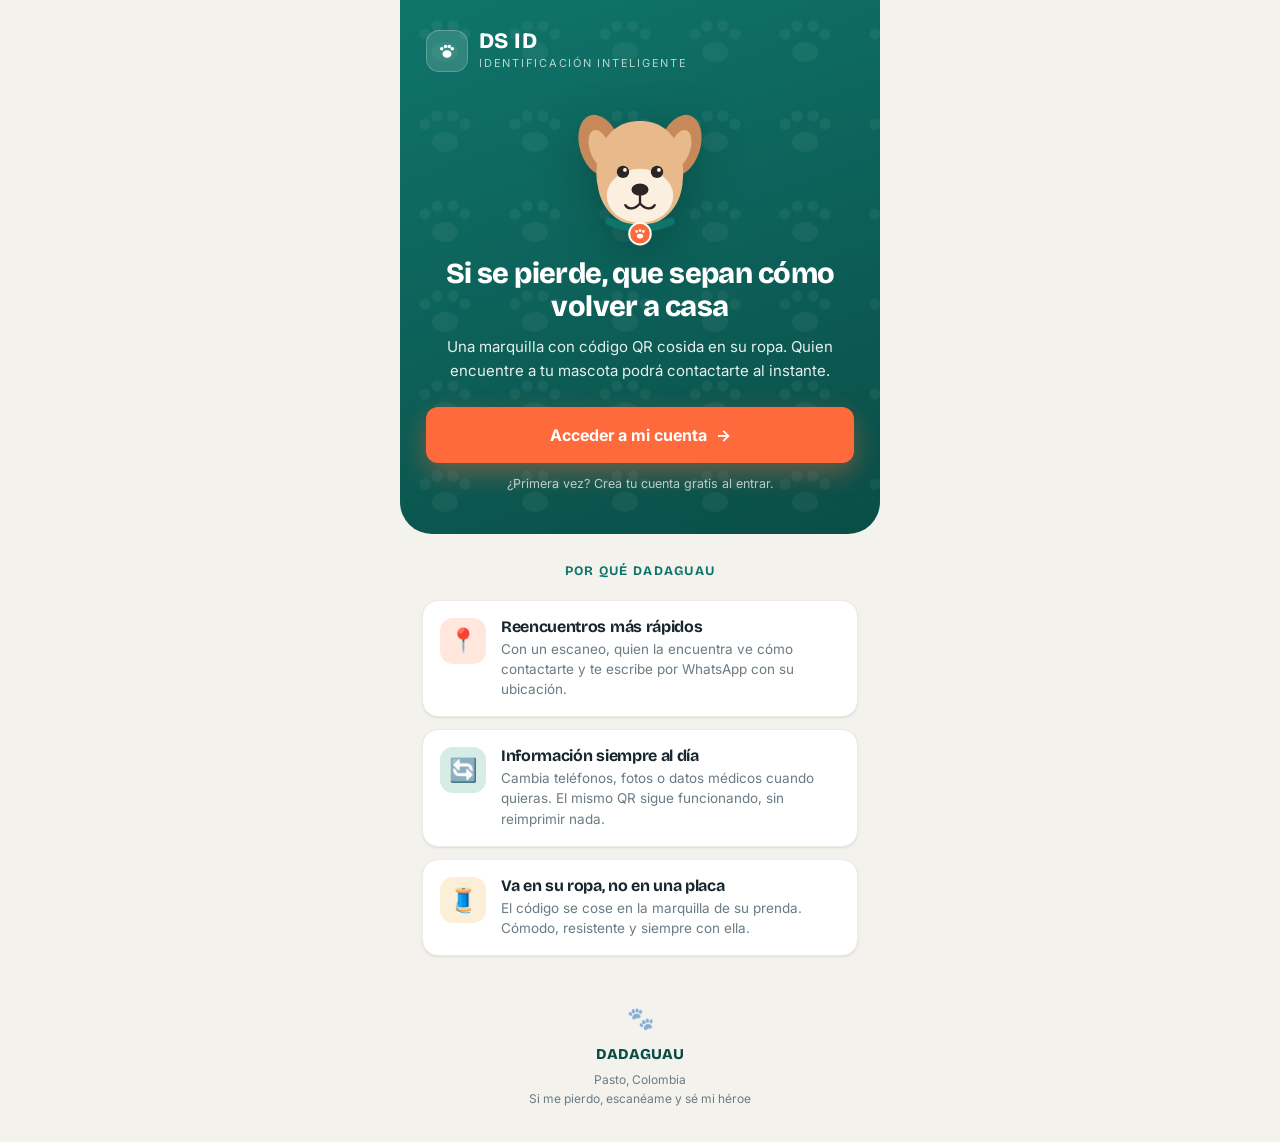
==== commit 1904d1f7: "Update index.html" ====
--- a/index.html
+++ b/index.html
@@ -3,10 +3,10 @@
 <head>
 <meta charset="UTF-8">
 <meta name="viewport" content="width=device-width, initial-scale=1.0">
-<title>DS ID — Identificación Inteligente para mascotas</title>
+<title>DADAGUAU — Identificación Inteligente para mascotas</title>
 <link rel="icon" href="data:image/svg+xml,%3Csvg%20xmlns%3D%27http%3A//www.w3.org/2000/svg%27%20viewBox%3D%270%200%2032%2032%27%3E%3Crect%20width%3D%2732%27%20height%3D%2732%27%20rx%3D%278%27%20fill%3D%27%230F756B%27/%3E%3Cg%20fill%3D%27%23ffffff%27%3E%3Cellipse%20cx%3D%2716%27%20cy%3D%2720%27%20rx%3D%276%27%20ry%3D%275%27/%3E%3Ccircle%20cx%3D%279%27%20cy%3D%2713%27%20r%3D%272.4%27/%3E%3Ccircle%20cx%3D%2714%27%20cy%3D%2710%27%20r%3D%272.4%27/%3E%3Ccircle%20cx%3D%2719%27%20cy%3D%2710%27%20r%3D%272.4%27/%3E%3Ccircle%20cx%3D%2723%27%20cy%3D%2713%27%20r%3D%272.4%27/%3E%3C/g%3E%3C/svg%3E">
 <meta name="theme-color" content="#0F756B">
-<meta property="og:title" content="DS ID — Identificación inteligente para mascotas">
+<meta property="og:title" content="DADAGUAU — Identificación inteligente para mascotas">
 <meta property="og:description" content="Una marquilla con QR cosida en su ropa. Si tu mascota se pierde, quien la encuentre te contacta al instante.">
 <meta property="og:type" content="website">
 <link rel="stylesheet" href="estilos.css">
@@ -98,7 +98,7 @@
   </header>
 
   <section class="values">
-    <div class="values-title">Por qué DS ID</div>
+    <div class="values-title">Por qué DADAGUAU</div>
     <div class="value">
       <div class="v-ic v-1">📍</div>
       <div><h3>Reencuentros más rápidos</h3><p>Con un escaneo, quien la encuentra ve cómo contactarte y te escribe por WhatsApp con su ubicación.</p></div>
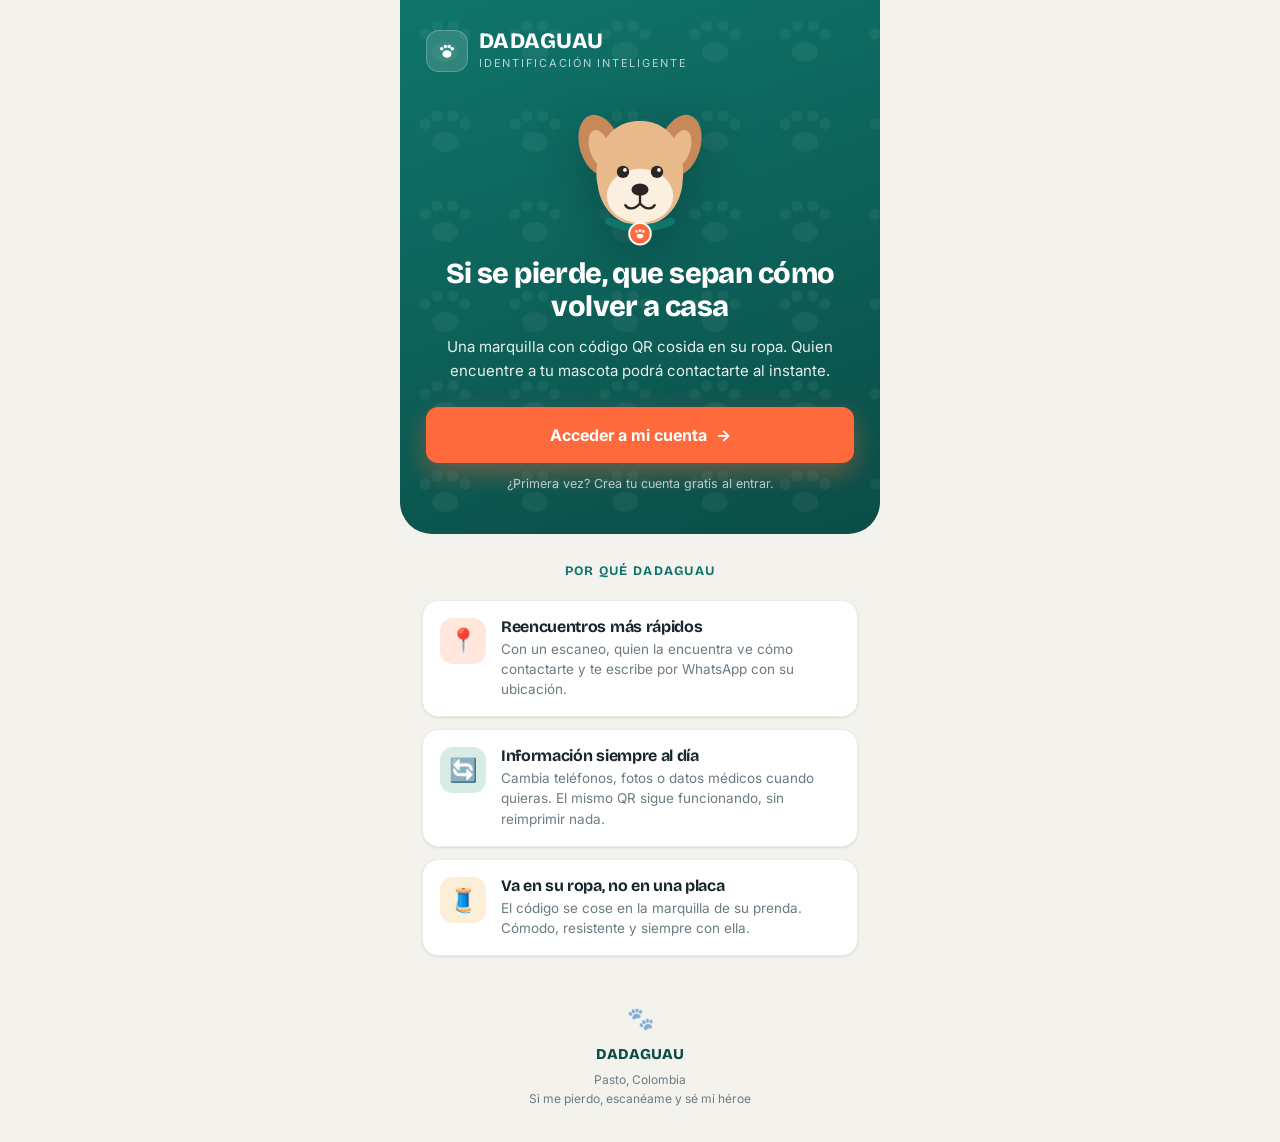
==== commit 32067b68: "Update index.html" ====
--- a/index.html
+++ b/index.html
@@ -65,7 +65,7 @@
         <span class="logo-badge">
           <svg width="24" height="24" viewBox="0 0 32 32" fill="#fff"><ellipse cx="16" cy="20" rx="6" ry="5"/><circle cx="9" cy="13" r="2.4"/><circle cx="14" cy="10" r="2.4"/><circle cx="19" cy="10" r="2.4"/><circle cx="23" cy="13" r="2.4"/></svg>
         </span>
-        <div><div class="brand-name">DS ID</div><div class="brand-sub">Identificación Inteligente</div></div>
+        <div><div class="brand-name">DADAGUAU</div><div class="brand-sub">Identificación Inteligente</div></div>
       </div>
 
       <div class="dog-wrap">
